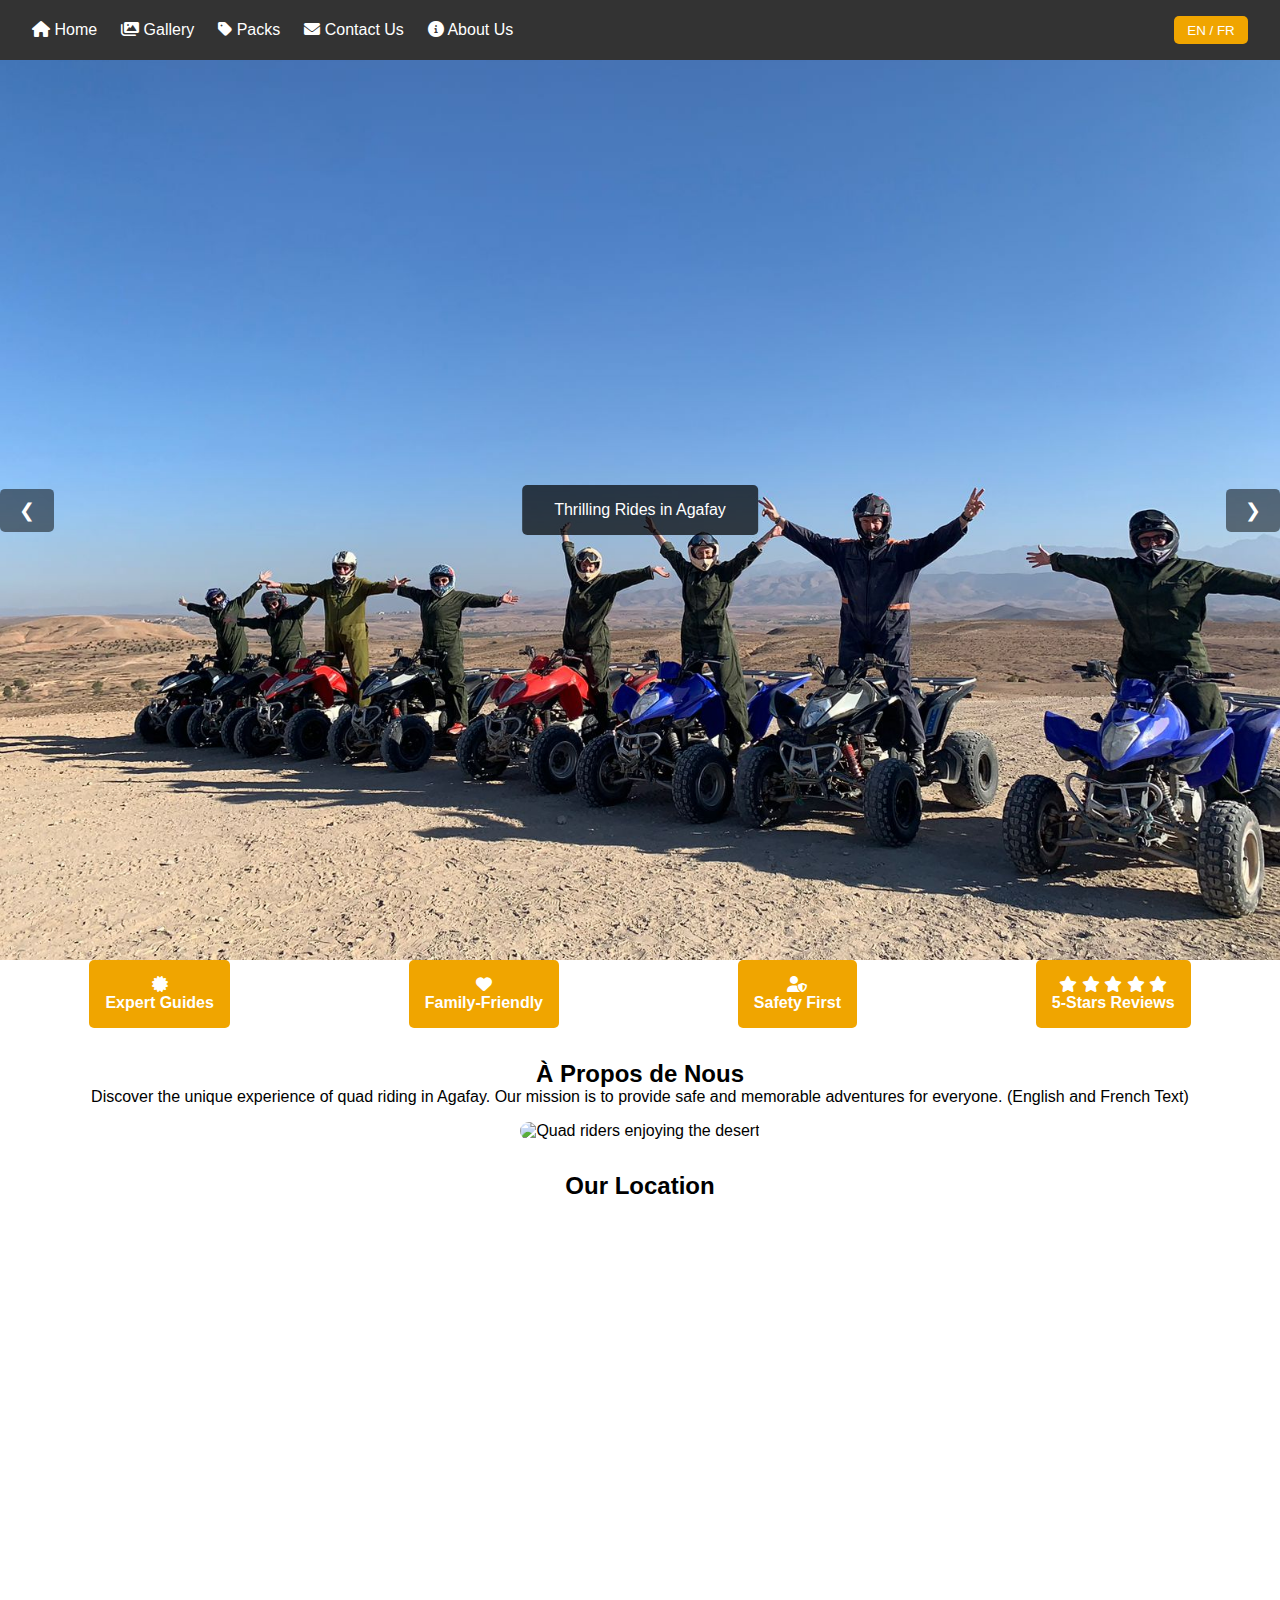
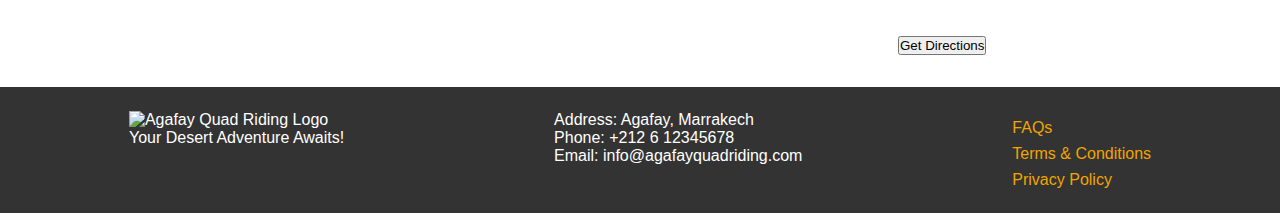
==== index.html @ c6c9627c "first commit" ====
<!DOCTYPE html>
<html lang="en">
<head>
    <meta charset="UTF-8">
    <meta name="viewport" content="width=device-width, initial-scale=1.0">
    <title>Agafay Quad Riding</title>
    <link rel="stylesheet" href="style.css">
    <link href="https://cdnjs.cloudflare.com/ajax/libs/font-awesome/6.0.0-beta3/css/all.min.css" rel="stylesheet">
</head>
<body>
    <!-- Header -->
    <header>
        <nav>
            <ul class="nav-links">
                <li><a href="#home"><i class="fas fa-home"></i> Home</a></li>
                <li><a href="#gallery"><i class="fas fa-images"></i> Gallery</a></li>
                <li><a href="#packs"><i class="fa-solid fa-tag"></i> Packs</a></li>
                <li><a href="#contact"><i class="fas fa-envelope"></i> Contact Us</a></li>
                <li><a href="#about"><i class="fas fa-info-circle"></i> About Us</a></li>
            </ul>
            <button class="language-toggle">EN / FR</button>
        </nav>
    </header>

    <!-- Body -->
    <main>
        <!-- Slideshow -->
        <section id="home" class="slideshow">
            <div class="slide active">
                <img src="imgs/5.jpg" alt="Quad rides in the Agafay desert">
                <p class="slideshow-text">Thrilling Rides in Agafay</p>
            </div>
            <div class="slide">
                <img src="imgs/20.jpg" alt="Desert adventure">
                <p class="slideshow-text">Explore the Desert</p>
            </div>
            <div class="slide">
                <img src="imgs/2.jpg" alt="Desert adventure">
                <p class="slideshow-text">Explore the Desert</p>
            </div>
            <div class="slide">
                <img src="imgs/10.jpg" alt="Desert adventure">
                <p class="slideshow-text">Explore the Desert</p>
            </div>
            <div class="slideshow-buttons">
                <button class="slideshow-button" onclick="prevSlide()">&#10094;</button>
                <button class="slideshow-button" onclick="nextSlide()">&#10095;</button>
            </div>
        </section>

        <!-- Badges Section -->
        <section id="badges" class="badges">
            <div class="badge">
                <i class="fa-solid fa-certificate"></i>
                <p>Expert Guides</p>
            </div>
            <div class="badge">
                <i class="fa-solid fa-heart"></i>
                <p>Family-Friendly</p>
            </div>
            <div class="badge">
                <i class="fa-solid fa-user-shield"></i>
                <p>Safety First</p>
            </div>
            <div class="badge">
                <i class="fa-solid fa-star"></i>
                <i class="fa-solid fa-star"></i>
                <i class="fa-solid fa-star"></i>
                <i class="fa-solid fa-star"></i>
                <i class="fa-solid fa-star"></i>
                <p>5-Stars Reviews</p>
            </div>
        </section>

        <!-- À Propos de Nous Section -->
        <section id="about" class="about">
            <h2>À Propos de Nous</h2>
            <p>Discover the unique experience of quad riding in Agafay. Our mission is to provide safe and memorable adventures for everyone. (English and French Text)</p>
            <img src="about-image.jpg" alt="Quad riders enjoying the desert">
        </section>

        <!-- Google Maps -->
        <section id="location" class="location">
            <h2>Our Location</h2>
            <iframe src="https://www.google.com/maps/embed?pb=!1m18!1m12!1m3!1d3407.7997797837097!2d-8.151319824505826!3d31.336902156183886!2m3!1f0!2f0!3f0!3m2!1i1024!2i768!4f13.1!3m3!1m2!1s0xdb01f172e173747%3A0x64c0e35561ec6f90!2sAGAFAY%20QUAD%20RIDING!5e0!3m2!1sen!2sma!4v1736633538211!5m2!1sen!2sma" height="450" style="border:0;" allowfullscreen="" loading="lazy"></iframe>
            <button onclick="window.open('https://maps.google.com?q=Agafay+Quad+Riding', '_blank')">Get Directions</button>
        </section>
    </main>

    <!-- Footer -->
    <footer>
        <div class="footer-left">
            <img src="logo.png" alt="Agafay Quad Riding Logo">
            <p>Your Desert Adventure Awaits!</p>
        </div>
        <div class="footer-center">
            <p>Address: Agafay, Marrakech</p>
            <p>Phone: +212 6 12345678</p>
            <p>Email: info@agafayquadriding.com</p>
        </div>
        <div class="footer-right">
            <a href="#faqs">FAQs</a>
            <a href="#terms">Terms & Conditions</a>
            <a href="#privacy">Privacy Policy</a>
        </div>
    </footer>

    <script src="scripts.js"></script>
</body>
</html>
---- style.css ----
* {
    margin: 0;
    padding: 0;
  }

        body {
            font-family: Arial, sans-serif;
            margin: 0;
            padding: 0;
            box-sizing: border-box;
        }

        header {
            background-color: #333;
            color: #fff;
            padding: 1em 0;
        }

        nav {
            display: flex;
            justify-content: space-between;
            align-items: center;
            padding: 0 2em;
        }

        .nav-links {
            list-style: none;
            display: flex;
            gap: 1.5em;
        }

        .nav-links a {
            text-decoration: none;
            color: #fff;
            transition: color 0.3s;
        }

        .nav-links a:hover {
            color: #f0a500;
        }

        .language-toggle {
            background-color: #f0a500;
            border: none;
            padding: 0.5em 1em;
            color: #fff;
            cursor: pointer;
            border-radius: 5px;
        }

        .slideshow {
            position: relative;
            width: 100%;
            height: 100vh;
            overflow: hidden;
        }

        .slide {
            display: none;
            position: absolute;
            width: 100%;
            height: 100%;
        }

        .slide img {
            width: 100%;
            height: 100%;
            object-fit: cover;
        }

        .slide.active {
            display: block;
        }

        .slideshow-text {
            position: absolute;
            top: 50%;
            left: 50%;
            transform: translate(-50%, -50%);
            background-color: rgba(0, 0, 0, 0.7);
            color: #fff;
            padding: 1em 2em;
            text-align: center;
            border-radius: 5px;
        }
        .slideshow-buttons {
            position: absolute;
            top: 50%;
            width: 100%;
            display: flex;
            justify-content: space-between;
            transform: translateY(-50%);
        }

        .slideshow-button {
            background-color: rgba(0, 0, 0, 0.5);
            color: #fff;
            border: none;
            padding: 0.5em 1em;
            cursor: pointer;
            font-size: 1.2em;
            border-radius: 5px;
            transition: background-color 0.3s;
        }
    
        .slideshow-button:hover {
            background-color: rgba(0, 0, 0, 0.8);
        }

        .badges {
            display: flex;
            justify-content: space-around;
            margin-bottom: 2em;
        }

        .badge {
            background-color: #f0a500;
            padding: 1em;
            color: #fff;
            border-radius: 5px;
            text-align: center;
            font-weight: bold;
        }

        .about {
            text-align: center;
            margin-bottom: 2em;
        }

        .about img {
            max-width: 100%;
            border-radius: 10px;
            margin-top: 1em;
        }

        .location {
            text-align: center;
            margin-bottom: 2em;
        }

        iframe {
            width: 100%;
            max-width: 600px;
            border-radius: 10px;
        }

        footer {
            background-color: #333;
            color: #fff;
            display: flex;
            justify-content: space-around;
            padding: 1.5em;
        }

        footer div {
            max-width: 30%;
        }

        footer a {
            color: #f0a500;
            text-decoration: none;
            display: block;
            margin-top: 0.5em;
        }

        footer a:hover {
            text-decoration: underline;
        }
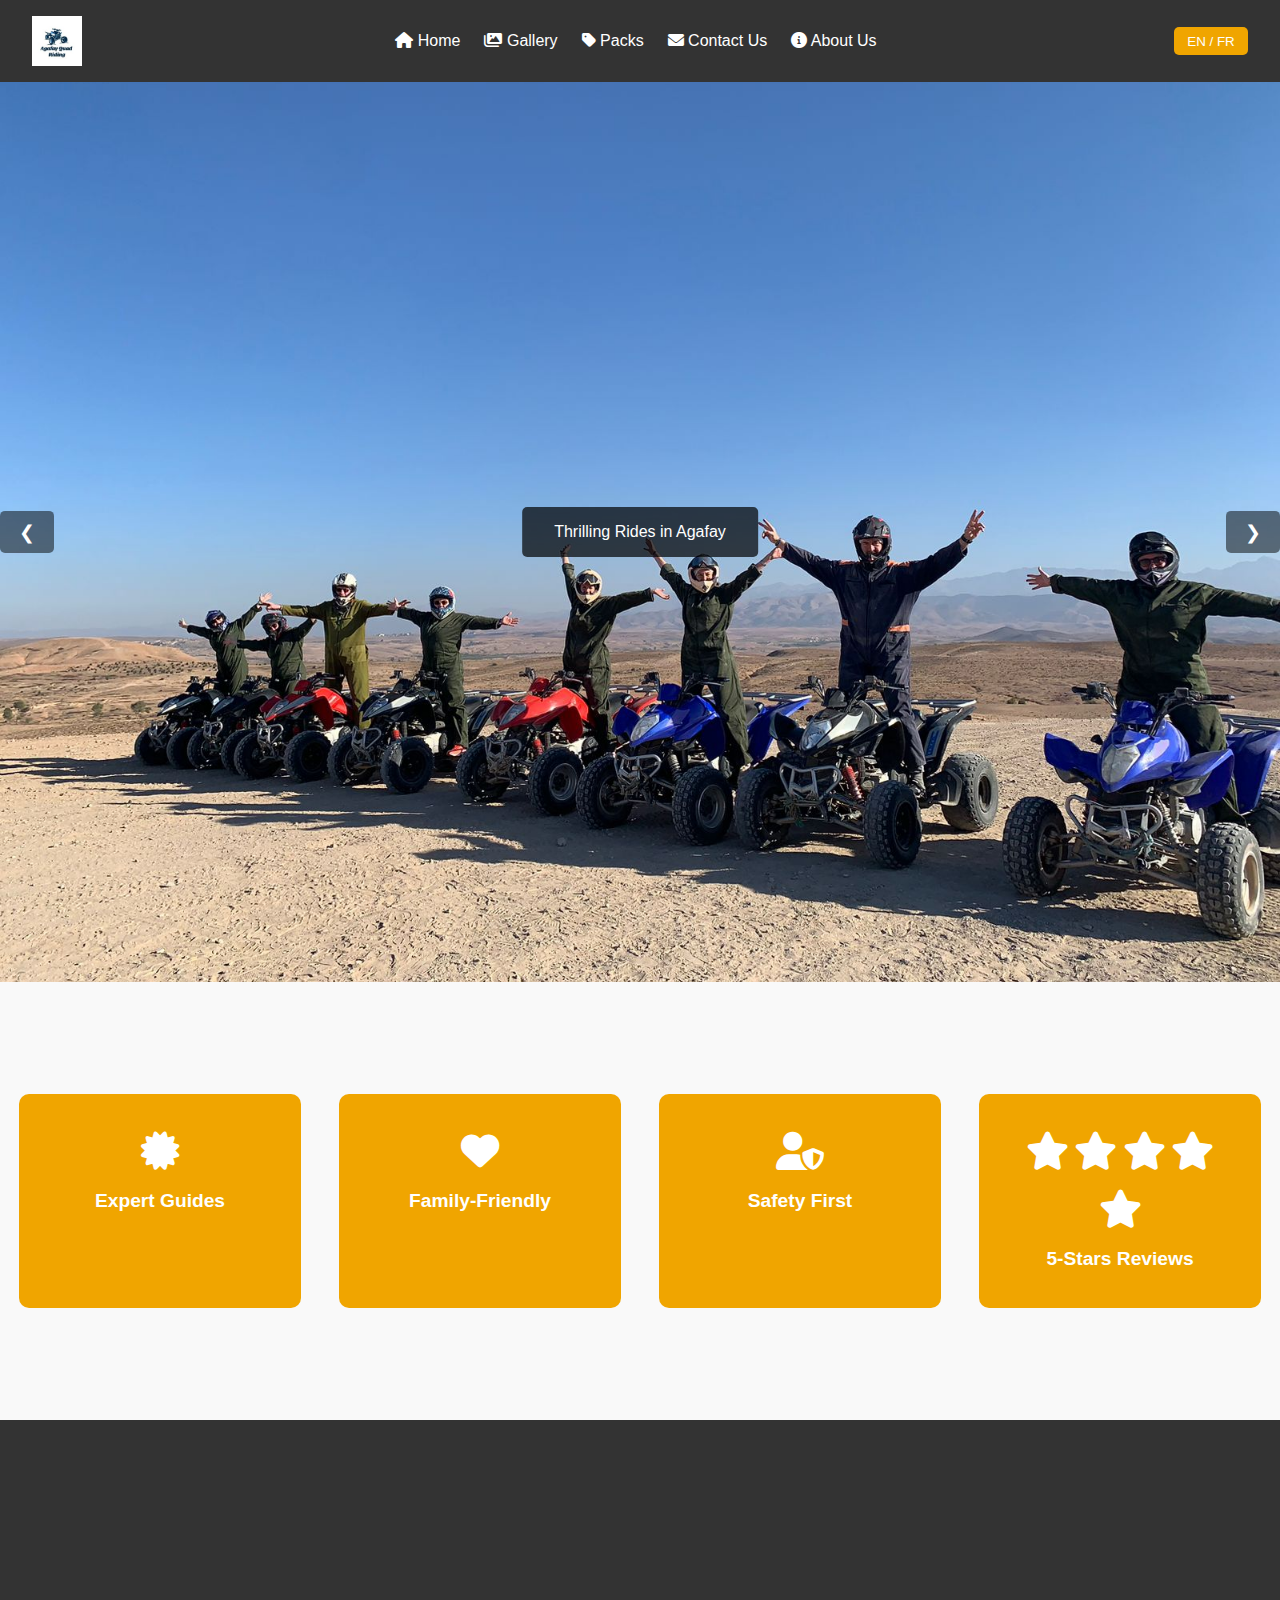
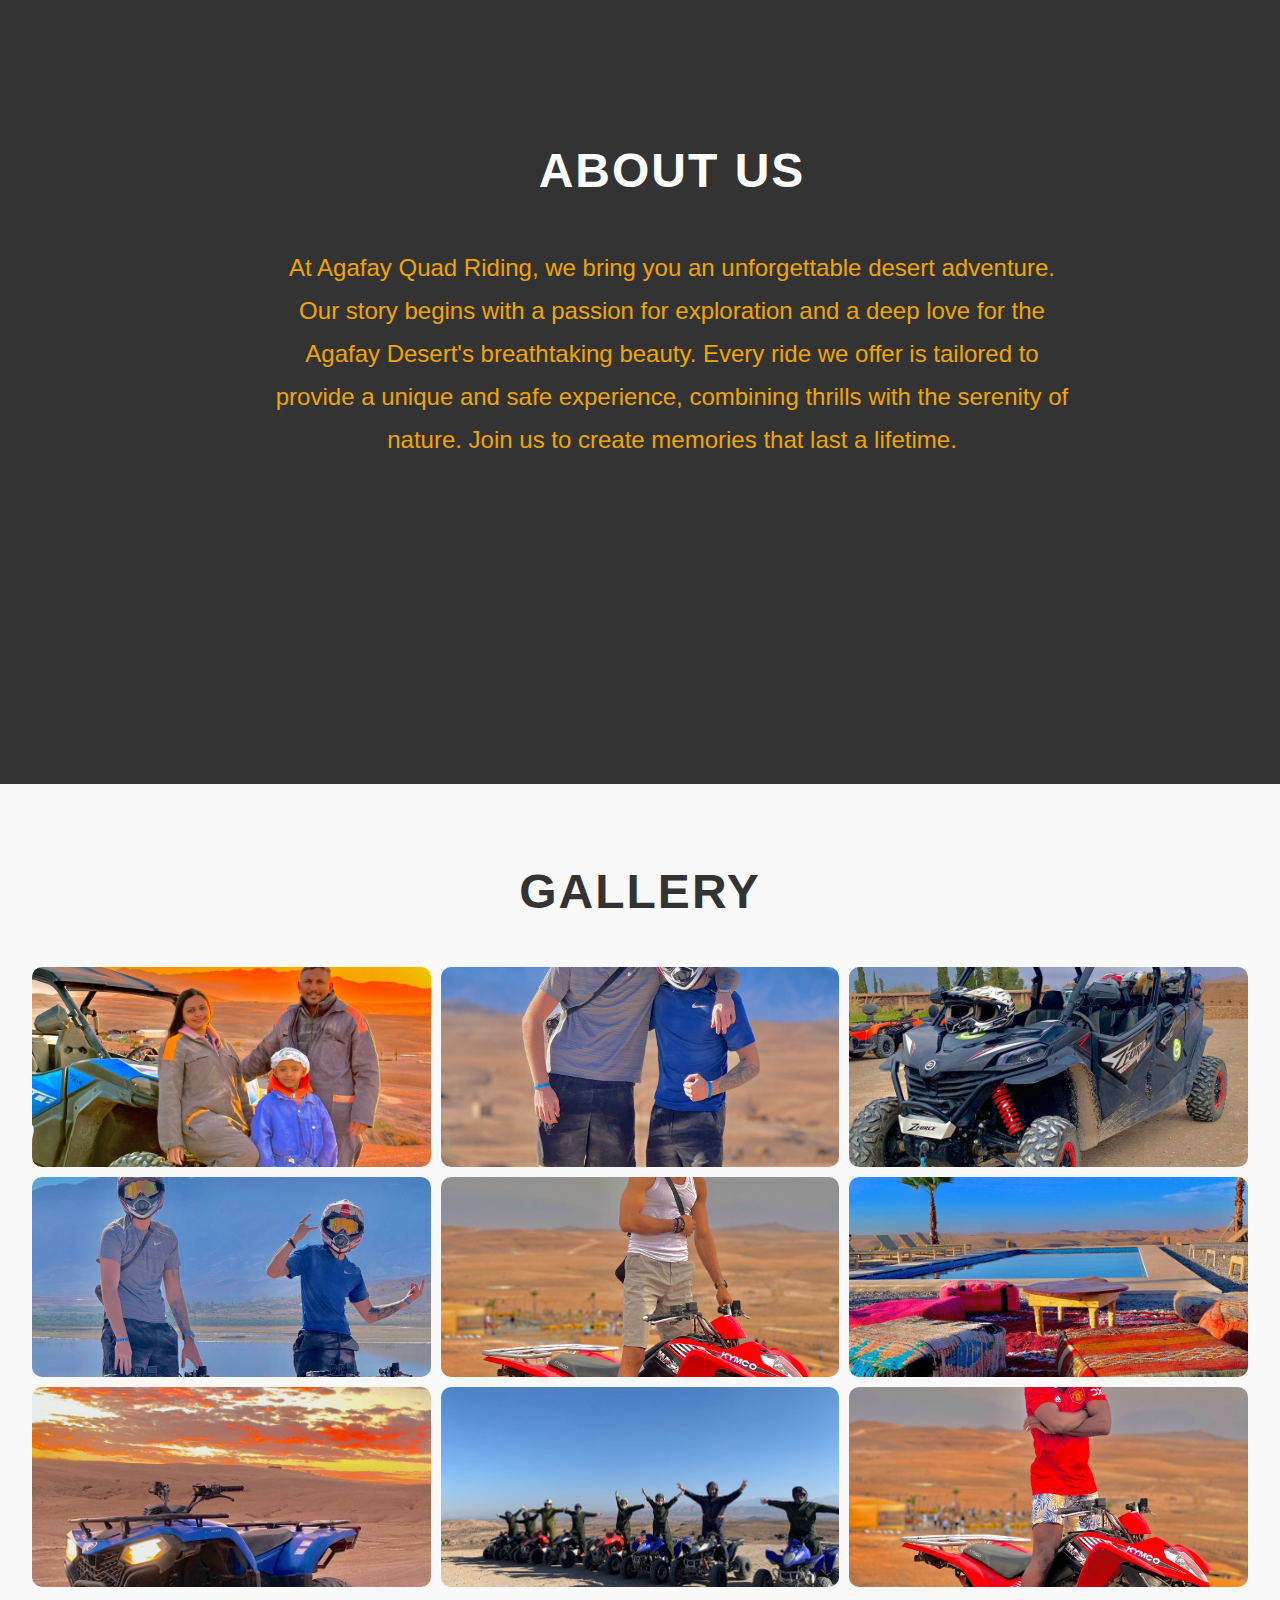
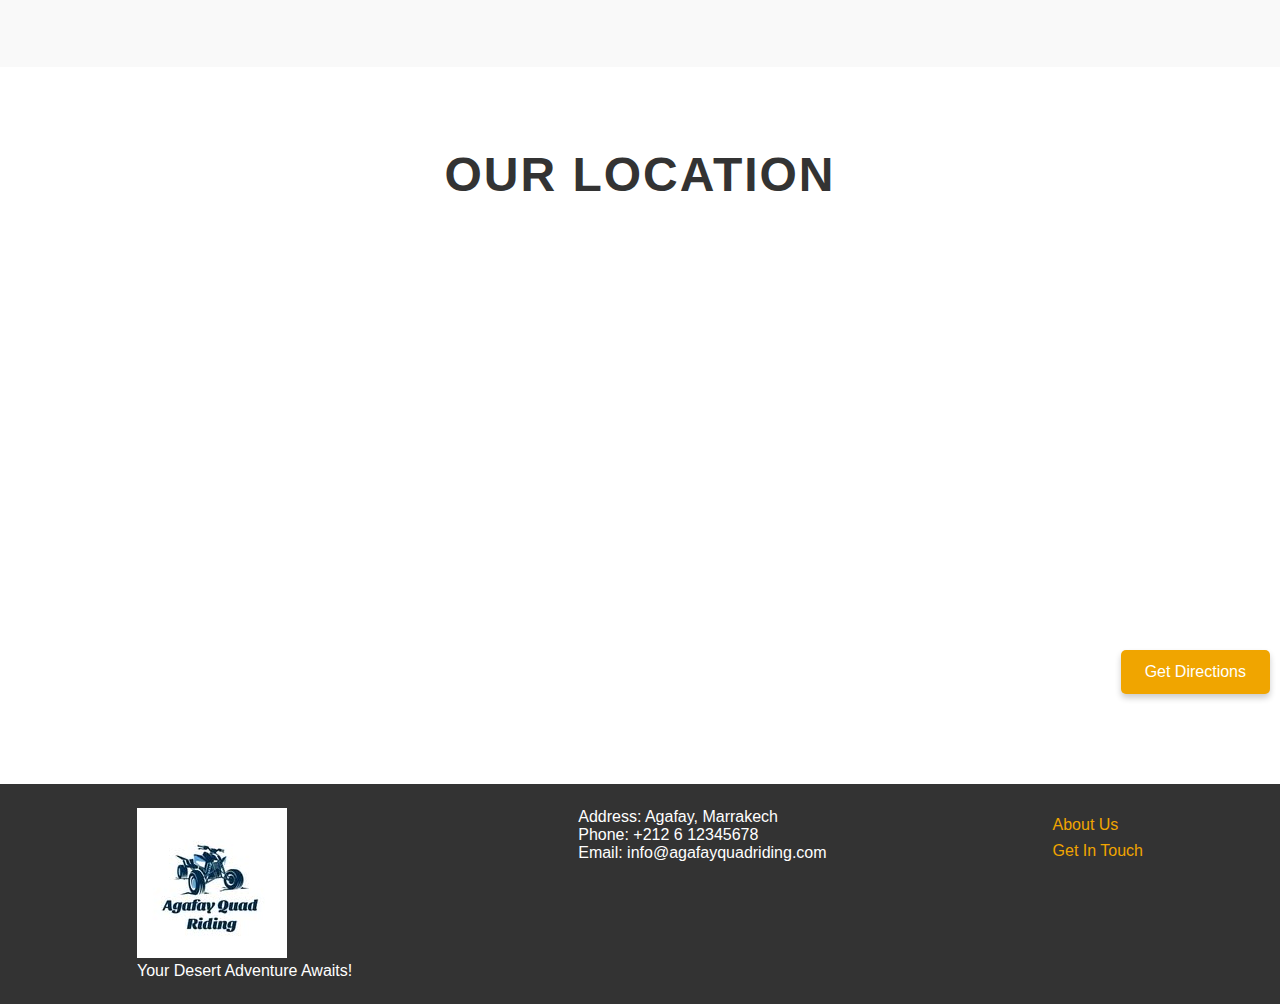
==== commit 02a13c26: "add and edit many sections and functionalities" ====
--- a/index.html
+++ b/index.html
@@ -11,6 +11,7 @@
     <!-- Header -->
     <header>
         <nav>
+            <img src="imgs/logo.jpg" alt="Agafay Quad Riding Logo" class="header-logo">
             <ul class="nav-links">
                 <li><a href="#home"><i class="fas fa-home"></i> Home</a></li>
                 <li><a href="#gallery"><i class="fas fa-images"></i> Gallery</a></li>
@@ -72,25 +73,56 @@
             </div>
         </section>
 
-        <!-- À Propos de Nous Section -->
+        <!-- About Section -->
         <section id="about" class="about">
-            <h2>À Propos de Nous</h2>
-            <p>Discover the unique experience of quad riding in Agafay. Our mission is to provide safe and memorable adventures for everyone. (English and French Text)</p>
-            <img src="about-image.jpg" alt="Quad riders enjoying the desert">
+            <h2>About Us</h2>
+            <p>
+                At Agafay Quad Riding, we bring you an unforgettable desert adventure. Our story begins with a passion for
+                exploration and a deep love for the Agafay Desert's breathtaking beauty. Every ride we offer is tailored to provide
+                a unique and safe experience, combining thrills with the serenity of nature. Join us to create memories that last a lifetime.
+            </p>
         </section>
+
+        <!-- Gallery Section -->
+        <section id="gallery" class="gallery">
+            <h2>Gallery</h2>
+            <div class="gallery-grid">
+                <img src="imgs/10.jpg" alt="Gallery Image 1">
+                <img src="imgs/11.jpg" alt="Gallery Image 2">
+                <img src="imgs/13.jpg" alt="Gallery Image 3">
+                <img src="imgs/12.jpg" alt="Gallery Image 4">
+                <img src="imgs/14.jpg" alt="Gallery Image 5">
+                <img src="imgs/8.jpg" alt="Gallery Image 6">
+                <img src="imgs/6.jpg" alt="Gallery Image 7">
+                <img src="imgs/5.jpg" alt="Gallery Image 8">
+                <img src="imgs/18.jpg" alt="Gallery Image 9">
+            </div>
+        </section>
+
+        <!-- Popup for Images -->
+        <div id="popup" class="popup" style="display: none;">
+            <img id="popup-img" src="" alt="Popup Image">
+            <button class="close-btn" onclick="closePopup()">Close</button>
+            <div class="zoom-controls">
+                <button id="zoom-in">+</button>
+                <button id="zoom-out">-</button>
+            </div>
+        </div>
 
         <!-- Google Maps -->
         <section id="location" class="location">
             <h2>Our Location</h2>
-            <iframe src="https://www.google.com/maps/embed?pb=!1m18!1m12!1m3!1d3407.7997797837097!2d-8.151319824505826!3d31.336902156183886!2m3!1f0!2f0!3f0!3m2!1i1024!2i768!4f13.1!3m3!1m2!1s0xdb01f172e173747%3A0x64c0e35561ec6f90!2sAGAFAY%20QUAD%20RIDING!5e0!3m2!1sen!2sma!4v1736633538211!5m2!1sen!2sma" height="450" style="border:0;" allowfullscreen="" loading="lazy"></iframe>
-            <button onclick="window.open('https://maps.google.com?q=Agafay+Quad+Riding', '_blank')">Get Directions</button>
+            <div class="location-container">
+                <iframe src="https://www.google.com/maps/embed?pb=!1m18!1m12!1m3!1d3407.7997797837097!2d-8.151319824505826!3d31.336902156183886!2m3!1f0!2f0!3f0!3m2!1i1024!2i768!4f13.1!3m3!1m2!1s0xdb01f172e173747%3A0x64c0e35561ec6f90!2sAGAFAY%20QUAD%20RIDING!5e0!3m2!1sen!2sma!4v1736633538211!5m2!1sen!2sma"></iframe>
+                <button onclick="window.open('https://maps.google.com?q=Agafay+Quad+Riding', '_blank')">Get Directions</button>
+            </div>
         </section>
     </main>
 
     <!-- Footer -->
     <footer>
         <div class="footer-left">
-            <img src="logo.png" alt="Agafay Quad Riding Logo">
+            <img src="imgs/logo.jpg" alt="Agafay Quad Riding Logo">
             <p>Your Desert Adventure Awaits!</p>
         </div>
         <div class="footer-center">
@@ -99,9 +131,8 @@
             <p>Email: info@agafayquadriding.com</p>
         </div>
         <div class="footer-right">
-            <a href="#faqs">FAQs</a>
-            <a href="#terms">Terms & Conditions</a>
-            <a href="#privacy">Privacy Policy</a>
+            <a href="#faqs">About Us</a>
+            <a href="#terms">Get In Touch</a>
         </div>
     </footer>
 
--- a/style.css
+++ b/style.css
@@ -23,6 +23,11 @@
             padding: 0 2em;
         }
 
+        .header-logo {
+            height: 50px;
+            margin-right: 1em;
+        }
+
         .nav-links {
             list-style: none;
             display: flex;
@@ -102,7 +107,7 @@
             border-radius: 5px;
             transition: background-color 0.3s;
         }
-    
+
         .slideshow-button:hover {
             background-color: rgba(0, 0, 0, 0.8);
         }
@@ -110,38 +115,195 @@
         .badges {
             display: flex;
             justify-content: space-around;
-            margin-bottom: 2em;
+            padding: 7rem 0 7rem 0 !important;
+            padding: 2em; /* Added padding to the section */
+            background-color: #f9f9f9; /* Light background */
+            box-shadow: 0 4px 6px rgba(0, 0, 0, 0.1); /* Subtle shadow */
         }
 
         .badge {
             background-color: #f0a500;
-            padding: 1em;
-            color: #fff;
-            border-radius: 5px;
+            padding: 2em; /* Increased padding for each badge */
+            color: #fff;
+            border-radius: 10px;
             text-align: center;
             font-weight: bold;
+            font-size: 1.2em; /* Made badges bigger */
+            flex: 1; /* Ensure all badges have the same size */
+            margin: 0 1em; /* Add spacing between badges */
+            transition: transform 0.3s, box-shadow 0.3s; /* Smooth zoom-in effect */
+            cursor: pointer; /* Change cursor to pointer on hover */
+        }
+
+        .badge i {
+            font-size: 2em; /* Increase icon size */
+            margin-bottom: 0.5em;
         }
 
         .about {
-            text-align: center;
-            margin-bottom: 2em;
-        }
-
-        .about img {
-            max-width: 100%;
+            display: flex;
+            flex-direction: column;
+            align-items: center;
+            justify-content: center;
+            width: 100vw;
+            height: 100vh;
+            background-color: #333;
+            color: #fff;
+            text-align: center;
+            padding: 2em;
+        }
+
+        .about h2 {
+            font-size: 3em;
+            margin-bottom: 1em;
+            text-transform: uppercase;
+            letter-spacing: 2px;
+        }
+
+        .about p {
+            font-size: 1.5em;
+            line-height: 1.8;
+            max-width: 800px;
+            margin: 0 auto;
+            color: #f0a500;
+        }
+
+        .gallery {
+            padding: 5em 2em;
+            background-color: #f9f9f9;
+            text-align: center;
+        }
+
+        .gallery h2 {
+            font-size: 3em;
+            margin-bottom: 1em;
+            text-transform: uppercase;
+            letter-spacing: 2px;
+            color: #333;
+        }
+
+        .gallery-grid {
+            display: grid;
+            grid-template-columns: repeat(3, 1fr);
+            gap: 10px;
+        }
+
+        .gallery-grid img {
+            width: 100%;
+            height: 200px;
+            object-fit: cover;
             border-radius: 10px;
-            margin-top: 1em;
-        }
+            transition: transform 0.3s, box-shadow 0.3s;
+            cursor: pointer;
+        }
+
+        .gallery-grid img:hover {
+            transform: scale(1.1);
+            box-shadow: 0 8px 16px rgba(0, 0, 0, 0.2);
+        }
+
+        .popup {
+            position: fixed;
+            top: 0;
+            left: 0;
+            width: 100%;
+            height: 100%;
+            background: rgba(0, 0, 0, 0.8);
+            display: flex;
+            justify-content: center;
+            align-items: center;
+            z-index: 1000;
+            display: none;  /* Initially hidden */
+        }
+
+        .popup img {
+            max-width: 90%;
+            max-height: 90%;
+            border-radius: 10px;
+        }
+
+        .popup .close-btn {
+            position: absolute;
+            top: 20px;
+            right: 20px;
+            background: #f0a500;
+            color: #fff;
+            border: none;
+            padding: 0.5em 1em;
+            font-size: 1.2em;
+            border-radius: 5px;
+            cursor: pointer;
+        }
+
+        .popup .close-btn:hover {
+            background-color: #e59500;
+        }
+
+        .popup .zoom-controls {
+            position: absolute;
+            bottom: 20px;
+            left: 50%;
+            transform: translateX(-50%);
+            display: flex;
+            gap: 10px;
+        }
+
+        .popup .zoom-controls button {
+            background-color: #aeaeae;
+            color: #fff;
+            border: none;
+            padding: 0.5em 1em;
+            font-size: 1.5em;
+            border-radius: 5px;
+            cursor: pointer;
+        }
+
+        .popup .zoom-controls button:hover {
+            background-color: #489f60;
+        }
+
 
         .location {
-            text-align: center;
-            margin-bottom: 2em;
-        }
-
-        iframe {
-            width: 100%;
-            max-width: 600px;
+            padding: 5em 0; /* Add spacing on top and bottom */
+            text-align: center;
+        }
+
+        .location h2 {
+            font-size: 3em;
+            margin-bottom: 1em;
+            text-transform: uppercase;
+            letter-spacing: 2px;
+            color: #333;
+        }
+
+        .location iframe {
+            width: 100%;
+            height: 450px;
+            border: none;
             border-radius: 10px;
+        }
+
+        .location button {
+            position: absolute;
+            bottom: 10px;
+            right: 10px;
+            background-color: #f0a500;
+            color: #fff;
+            border: none;
+            padding: 0.8em 1.5em;
+            border-radius: 5px;
+            font-size: 1em;
+            cursor: pointer;
+            box-shadow: 0 4px 6px rgba(0, 0, 0, 0.2);
+            transition: background-color 0.3s;
+        }
+
+        .location button:hover {
+            background-color: #e59500;
+        }
+
+        .location-container {
+            position: relative;
         }
 
         footer {
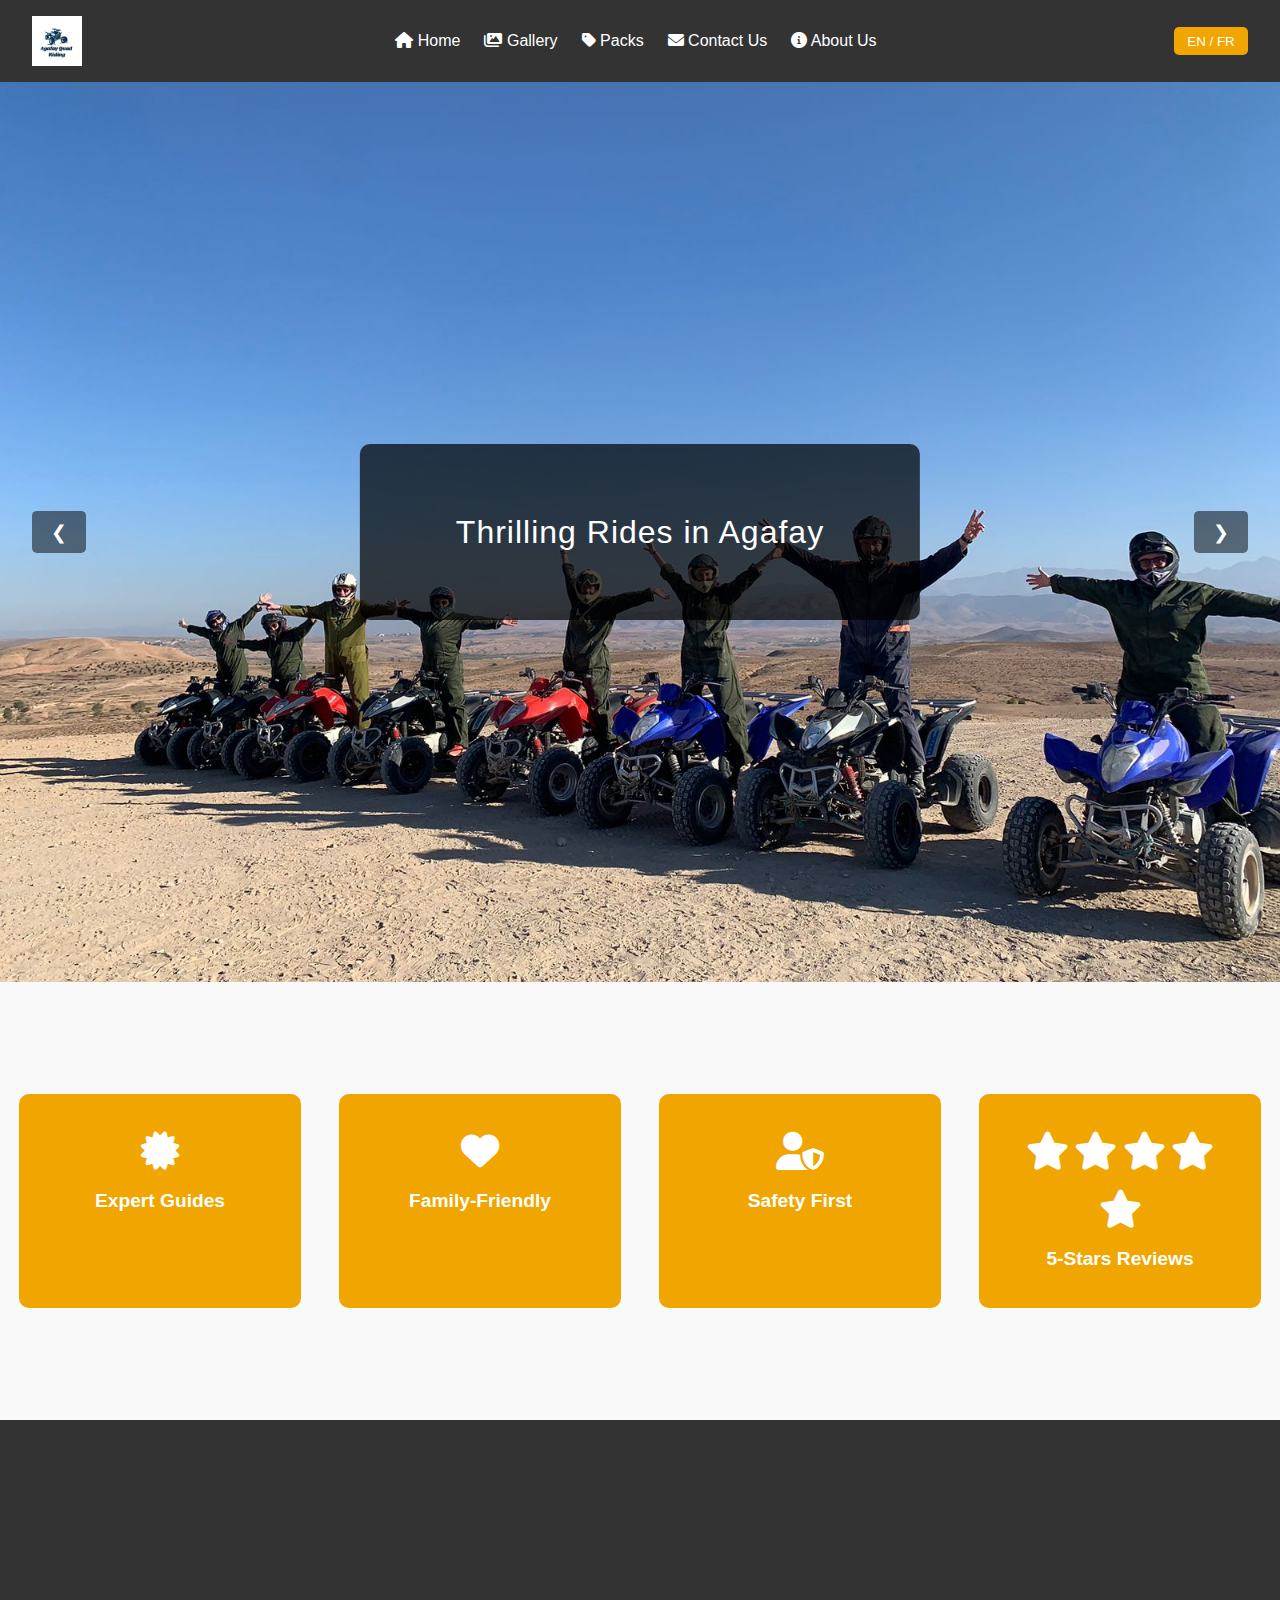
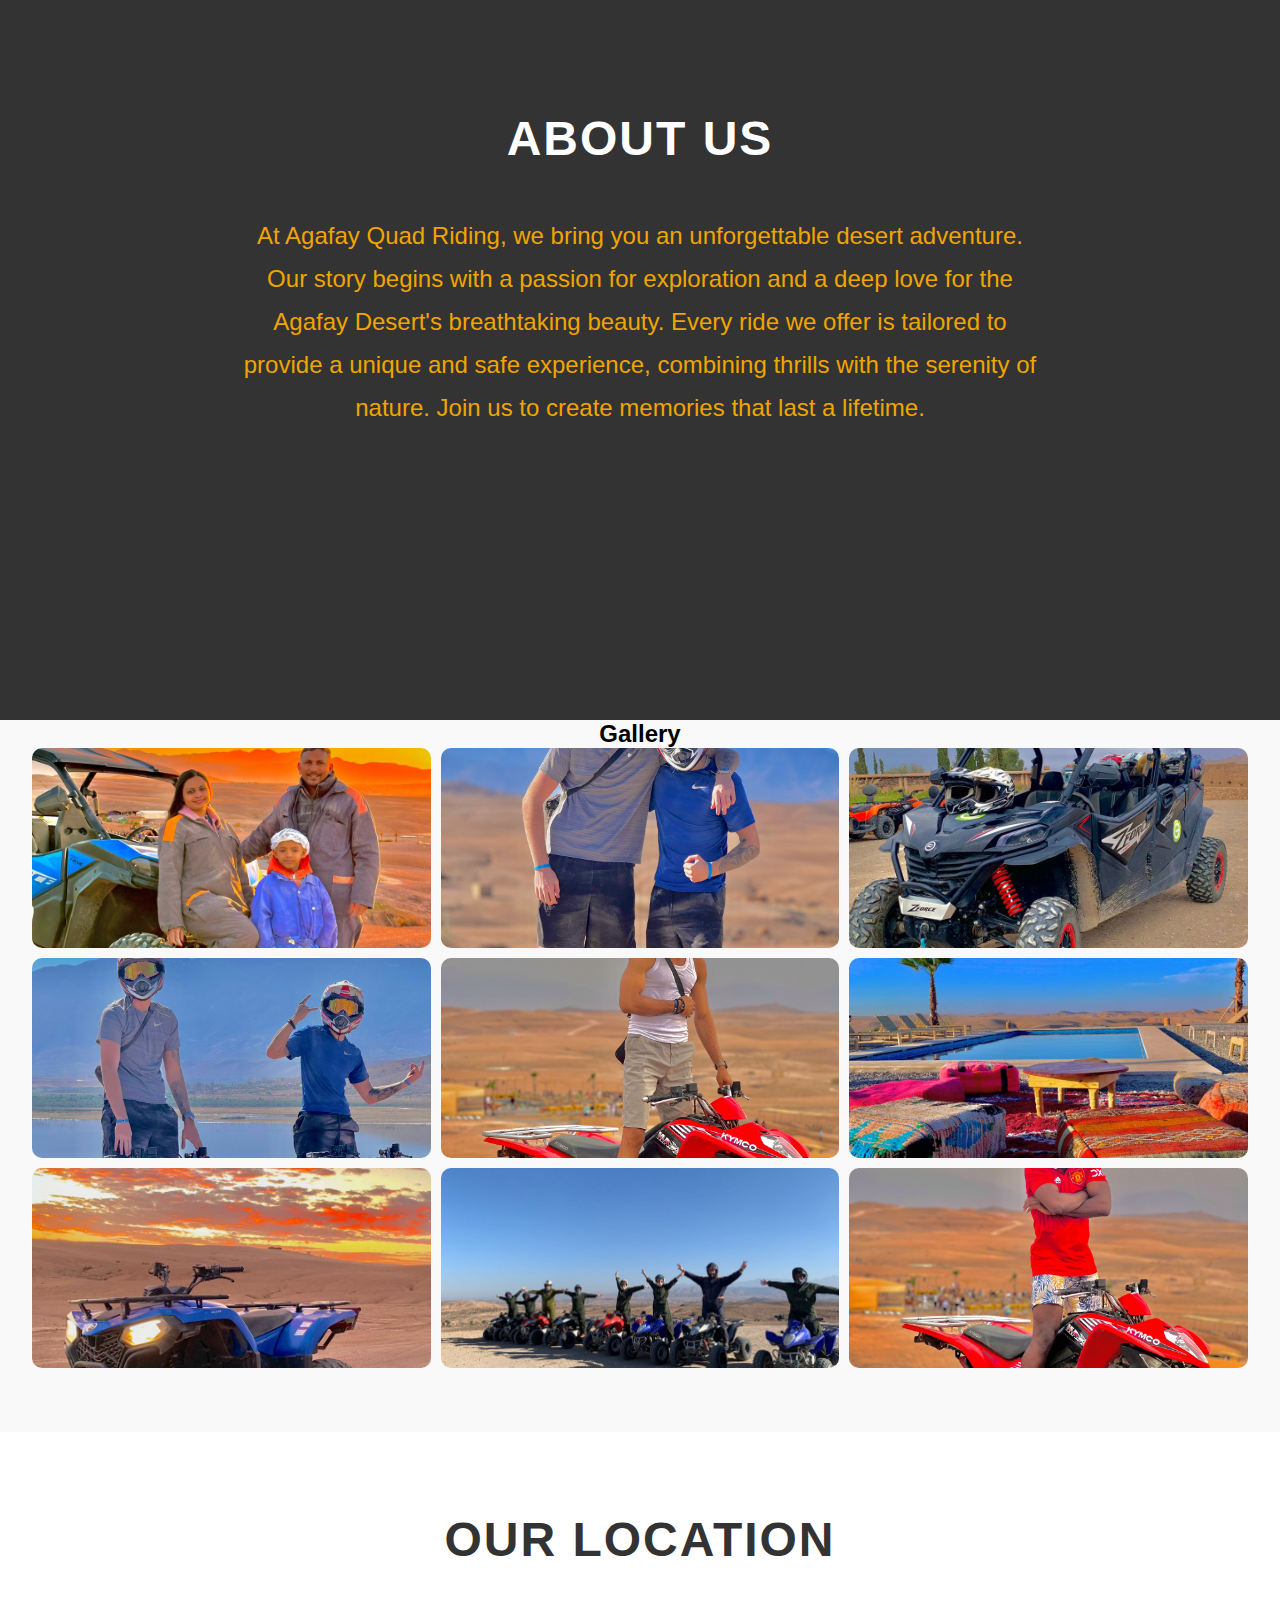
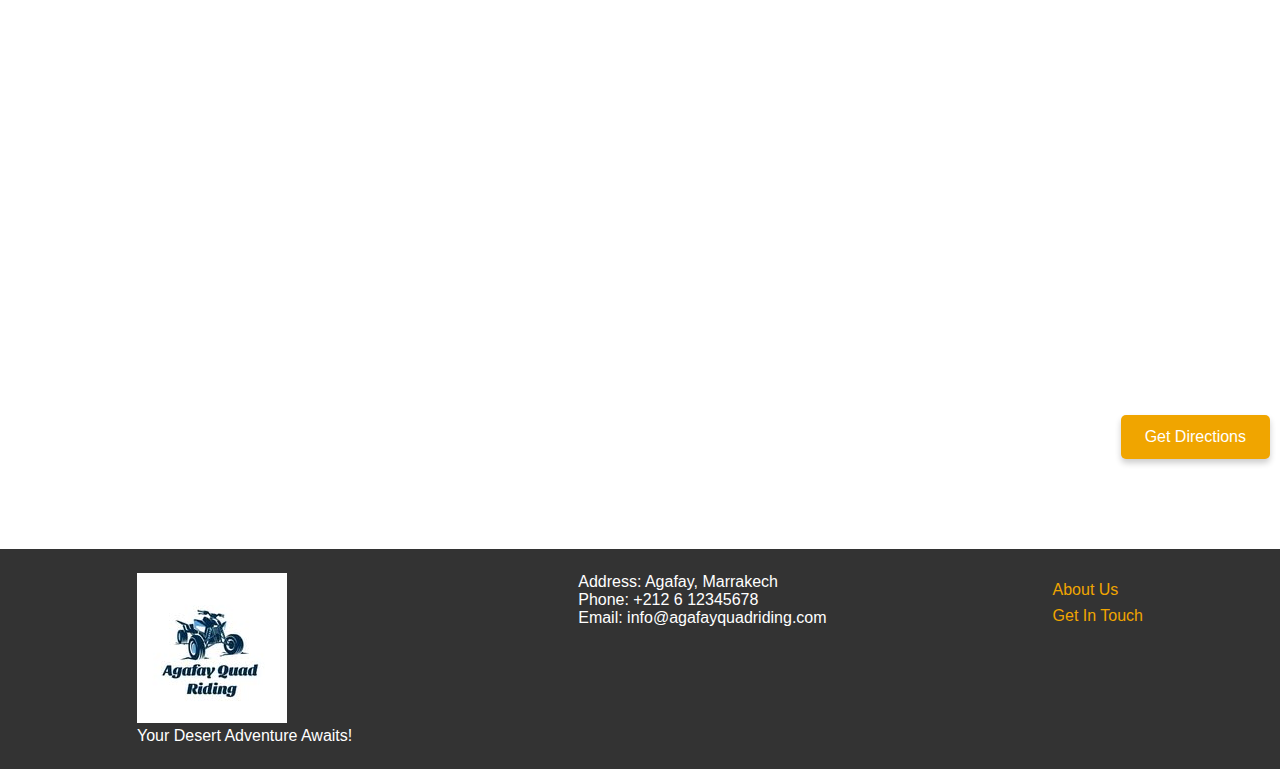
==== commit b1c87daa: "added pages and edit the gallery" ====
--- a/index.html
+++ b/index.html
@@ -13,11 +13,11 @@
         <nav>
             <img src="imgs/logo.jpg" alt="Agafay Quad Riding Logo" class="header-logo">
             <ul class="nav-links">
-                <li><a href="#home"><i class="fas fa-home"></i> Home</a></li>
-                <li><a href="#gallery"><i class="fas fa-images"></i> Gallery</a></li>
-                <li><a href="#packs"><i class="fa-solid fa-tag"></i> Packs</a></li>
-                <li><a href="#contact"><i class="fas fa-envelope"></i> Contact Us</a></li>
-                <li><a href="#about"><i class="fas fa-info-circle"></i> About Us</a></li>
+                <li><a href="/"><i class="fas fa-home"></i> Home</a></li>
+                <li><a href="/pages/gallery.html"><i class="fas fa-images"></i> Gallery</a></li>
+                <li><a href="/pages/packs.html"><i class="fa-solid fa-tag"></i> Packs</a></li>
+                <li><a href="/pages/contact.html"><i class="fas fa-envelope"></i> Contact Us</a></li>
+                <li><a href="/pages/aboout.html"><i class="fas fa-info-circle"></i> About Us</a></li>
             </ul>
             <button class="language-toggle">EN / FR</button>
         </nav>
--- a/style.css
+++ b/style.css
@@ -1,15 +1,15 @@
-* {
-    margin: 0;
-    padding: 0;
-  }
-
-        body {
-            font-family: Arial, sans-serif;
+        * {
             margin: 0;
             padding: 0;
             box-sizing: border-box;
         }
 
+        body {
+            font-family: Arial, sans-serif;
+            width: 100%;
+            overflow-x: hidden;
+        }
+
         header {
             background-color: #333;
             color: #fff;
@@ -58,6 +58,7 @@
             width: 100%;
             height: 100vh;
             overflow: hidden;
+            cursor: pointer;
         }
 
         .slide {
@@ -82,11 +83,15 @@
             top: 50%;
             left: 50%;
             transform: translate(-50%, -50%);
-            background-color: rgba(0, 0, 0, 0.7);
-            color: #fff;
-            padding: 1em 2em;
-            text-align: center;
-            border-radius: 5px;
+            background-color: rgba(0, 0, 0, 0.7); /* Keeps the semi-transparent background */
+            color: #fff;
+            padding: 2em 3em; /* Increased padding for a more prominent background */
+            text-align: center;
+            border-radius: 10px; /* Optional: Rounded corners */
+            font-size: 2em; /* Larger font size for emphasis */
+            letter-spacing: 1px; /* Optional: Improve text spacing */
+            line-height: 1.5; /* Adjust line height for readability */
+            max-width: 90%; /* Prevent it from being too wide */
         }
         .slideshow-buttons {
             position: absolute;
@@ -95,6 +100,8 @@
             display: flex;
             justify-content: space-between;
             transform: translateY(-50%);
+            padding: 0 2em; /* Adds space between buttons and page edges */
+            box-sizing: border-box; /* Ensures padding doesn't affect positioning */
         }
 
         .slideshow-button {
@@ -106,6 +113,7 @@
             font-size: 1.2em;
             border-radius: 5px;
             transition: background-color 0.3s;
+            margin: 0; /* Prevents unintended spacing */
         }
 
         .slideshow-button:hover {
@@ -169,25 +177,18 @@
         }
 
         .gallery {
-            padding: 5em 2em;
+            padding: 0 2em 2em 2em;
             background-color: #f9f9f9;
             text-align: center;
         }
 
-        .gallery h2 {
-            font-size: 3em;
-            margin-bottom: 1em;
-            text-transform: uppercase;
-            letter-spacing: 2px;
-            color: #333;
-        }
-
+                /* Gallery Grid for images */
         .gallery-grid {
             display: grid;
             grid-template-columns: repeat(3, 1fr);
             gap: 10px;
-        }
-
+            margin-bottom: 2em; /* Space between images and videos */
+        }
         .gallery-grid img {
             width: 100%;
             height: 200px;
@@ -202,6 +203,39 @@
             box-shadow: 0 8px 16px rgba(0, 0, 0, 0.2);
         }
 
+        /* Gallery Videos */
+        .gallery-videos {
+            display: flex;
+            gap: 2em; /* Space between the videos */
+            justify-content: center; /* Center the videos horizontally */
+            margin-bottom: 2em; /* Space below the video section */
+        }
+
+        /* Video Container */
+        .video-container {
+            cursor: pointer;
+            width: 48%; /* Make each video take up roughly half the width */
+            background-color: transparent; /* Ensure no background color */
+            padding: 1em;
+            border-radius: 10px;
+            box-shadow: 0 4px 6px rgba(0, 0, 0, 0.2);
+            transition: transform 0.3s ease-in-out;
+        }
+
+        /* Landscape Video Styling */
+        .landscape-video {
+            width: 100%;
+            height: auto; /* Preserve the aspect ratio */
+            max-height: 500px; /* Limit the height for landscape */
+            border-radius: 10px;
+            display: block;
+        }
+
+        /* Ensure Video remains visible on hover */
+        .video-container:hover {
+            transform: scale(1.05); /* Slight zoom on hover */
+            background-color: #cccccc;
+        }
         .popup {
             position: fixed;
             top: 0;
@@ -210,8 +244,8 @@
             height: 100%;
             background: rgba(0, 0, 0, 0.8);
             display: flex;
-            justify-content: center;
-            align-items: center;
+            justify-content: center;  /* Horizontally center the content */
+            align-items: center;      /* Vertically center the content */
             z-index: 1000;
             display: none;  /* Initially hidden */
         }
@@ -222,6 +256,16 @@
             border-radius: 10px;
         }
 
+        /* Popup Image */
+        #popup-img {
+            max-width: 90%;
+            max-height: 90%;
+            border-radius: 10px;
+            object-fit: contain;  /* Ensures the image fits well in the container */
+            display: block;  /* Makes the image a block-level element */
+            margin: 2rem auto;  /* Centers the image horizontally */
+        }
+
         .popup .close-btn {
             position: absolute;
             top: 20px;
@@ -262,6 +306,31 @@
             background-color: #489f60;
         }
 
+                /* Navigation buttons for the gallery page popup */
+        .prev-btn, .next-btn {
+            position: absolute;
+            top: 50%;
+            transform: translateY(-50%);
+            background-color: rgba(0, 0, 0, 0.5);
+            color: white;
+            border: none;
+            padding: 10px 15px;
+            font-size: 20px;
+            cursor: pointer;
+            z-index: 1001;
+        }
+
+        .prev-btn {
+            left: 10px;
+        }
+
+        .next-btn {
+            right: 10px;
+        }
+
+        .prev-btn:hover, .next-btn:hover {
+            background-color: rgba(0, 0, 0, 0.8);
+        }
 
         .location {
             padding: 5em 0; /* Add spacing on top and bottom */
@@ -306,6 +375,21 @@
             position: relative;
         }
 
+        .pages-title {
+            font-size: 3em;
+            color: #f0a500; /* Bold golden color */
+            text-transform: uppercase;
+            letter-spacing: 3px;
+            font-weight: bold;
+            text-shadow: 2px 2px 10px rgba(0, 0, 0, 0.5); /* Subtle shadow for emphasis */
+            margin: 2em auto;
+            text-align: center;
+            padding: 1em;
+            background-color: rgba(0, 0, 0, 0.6); /* Dark background to make text pop */
+            border-radius: 10px;
+            max-width: 80%;
+        }
+
         footer {
             background-color: #333;
             color: #fff;
